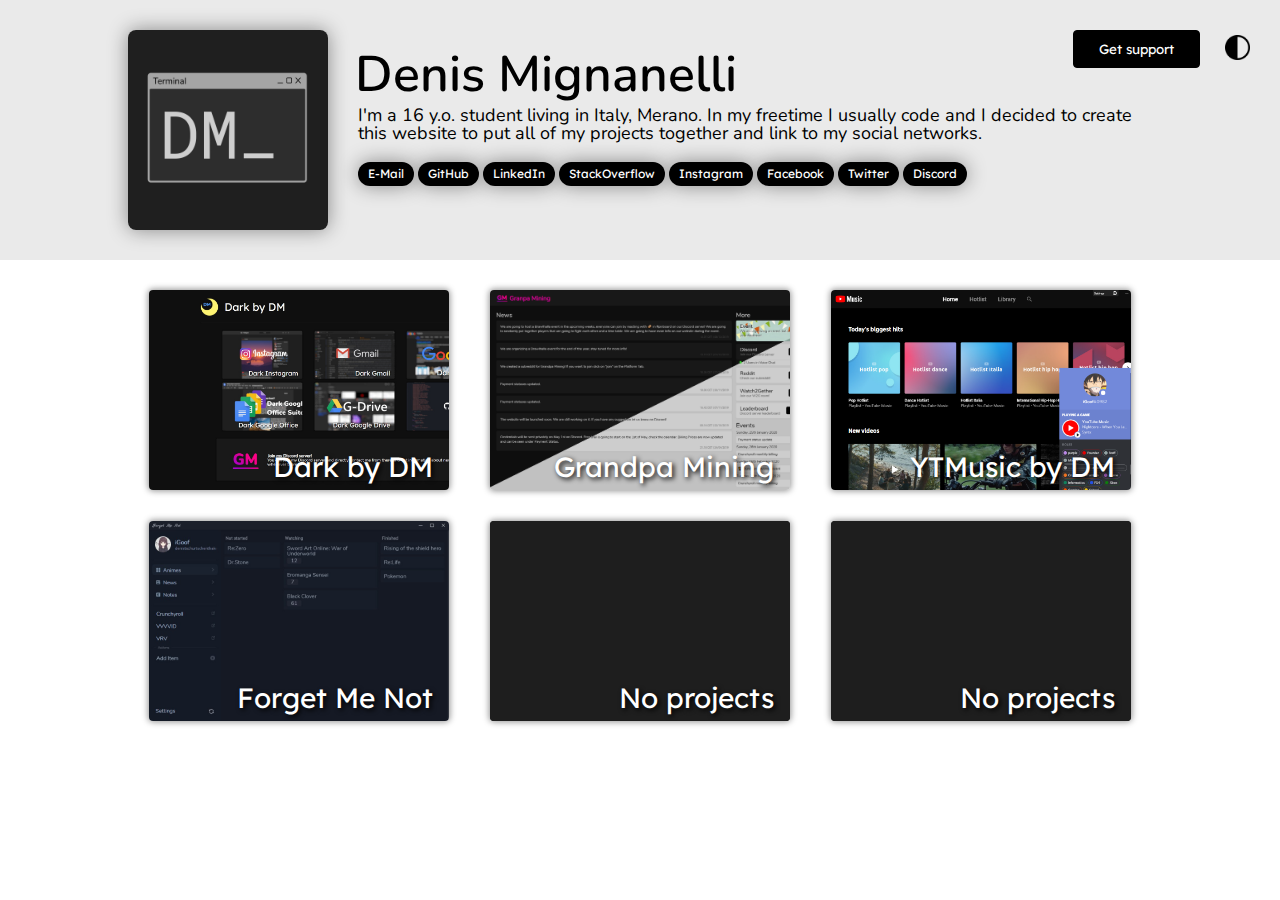
==== index.html @ c89a28c7 "split support page" ====
<!DOCTYPE html>
<html lang="en">

<head>
    <meta charset="UTF-8">
    <meta name="viewport" content="width=device-width, initial-scale=1.0">
    <meta http-equiv="X-UA-Compatible" content="ie=edge">
    <link href="https://fonts.googleapis.com/css?family=Nunito|Open+Sans&display=swap" rel="stylesheet">
    <link href="https://fonts.googleapis.com/css?family=Lexend+Deca&display=swap" rel="stylesheet">
    <link rel="stylesheet" href="reset.css">
    <link rel="stylesheet" href="style.css">
    <script src="main.js" defer></script>

    <link rel="icon" href="./files/transparent.png">
    <title>Denis Mignanelli</title>
</head>

<body>
    <div id="cb-info">
        <p>Copied to your clipboard!</p>
    </div>
    <img id="switch" src="./files/ld-switch.png" alt="light and dark mode switch">
    <button id="support">Get support</button>
    <div class="info">
        <div class="img-container">
            <img src="files/pp.jpg">
        </div>
        <div class="text-container">
            <p><span class="name">Denis Mignanelli</span><br>I'm a 16 y.o. student living in Italy, Merano. In my
                freetime I usually code and I decided
                to create this website to put all of my projects together and link to my social networks.</p>
            <div class="social">
                <p class="email">E-Mail</p>
                <a href="https://github.com/DM164" class="github">GitHub</a>
                <a href="https://www.linkedin.com/in/denis-mignanelli-bb3319185/" class="linked-in">LinkedIn</a>
                <a href="https://stackoverflow.com/users/11881188/denis-m" class="stack">StackOverflow</a>
                <a href="https://www.instagram.com/denis_mignanelli/" class="instagram">Instagram</a>
                <a href="https://www.facebook.com/denismignanelli" class="facebook">Facebook</a>
                <a href="https://twitter.com/DenisMignanelli" class="facebook">Twitter</a>
                <p class="discord">Discord</p>
            </div>
        </div>
    </div>
    <div class="projects">
        <a id="one" class="one " href="https://darkbydm.now.sh/">
            <div class="one">
                <img id="one-img" src="./files/darkbydm.jpg">
                <h1 id="one-title">Dark by DM</h1>
                <p id="one-text">CSS theme I created for popular websites, this is where it all started for me, this
                    project is where I decided and said to myself "I want to be a programmer and one day". You can still
                    download them and I still support them and update them.</p>
            </div>
        </a>
        <a id="two" class="two" href="https://grandpamining.now.sh/">
            <div class="two">
                <img id="two-img" src="./files/gm.png">
                <h1 id="two-title">Grandpa Mining</h1>
                <p id="two-text">Website for my Discord server, Community and now developer team. The website is more of
                    a dashboard with some news, events, anime releases form our Discord server, payment statuses and
                    invite links to our platforms and communities.</p>
            </div>
        </a>
        <a id="three" class="three" href="https://github.com/DM164/YouTubeMusic-by-DM">
            <div class="three">
                <img id="three-img" src="./files/tymbydm.png">
                <h1 id="three-title">YTMusic by DM</h1>
                <p id="three-text">YouTube Music app built with Electron. This is a small project I started and finished
                    to learn how to code in HTML, Javascript, CSS and use the Electron framework. The project is still
                    being supported by me and is not going to be forgotten soon.</p>
            </div>
        </a>
        <a id="four" class="four" href="">
            <div class="four">
                <img id="four-img" src="./files/fmn.jpg">
                <h1 id="four-title">Forget Me Not</h1>
                <p id="four-text">Anime reminder app, never forget what episode you were watching with Forget Me Not.
                    The app is still under developement and is not available to the public.</p>
            </div>
        </a>
        <a id="five" class="five" href="">
            <div class="five">
                <img id="five-img" src="./files/empty.jpg">
                <h1 id="five-title">No projects</h1>
                <p id="five-text">Nothing to see here at the moment, might add a project in the future :)</p>
            </div>
        </a>
        <a id="six" class="six" href="">
            <div class="six">
                <img id="six-img" src="./files/empty.jpg">
                <h1 id="six-title">No projects</h1>
                <p id="six-text">Nothing to see here at the moment, might add a project in the future :)</p>
            </div>
        </a>
    </div>
    <script>
        document.getElementById('support').addEventListener('click', () => {
            document.location.replace('./support.html')
        })
    </script>
</body>

</html>
---- style.css ----
* {
    user-select: none;
}
body, .info {
    transition: background 0.5s;
}

img#switch {
    position: absolute;
    height: 25px;
    right: 30px;
    top: 35px;
    transition-property: filter, rotate;
    transition: 0.6s;
}
img#switch:hover {
    filter: invert(16%);
    cursor: pointer;
}

.info {
    overflow: hidden;
    background: #eaeaea;
    padding: 30px 25%;
    display: grid;
}
.img-container {
    height: 200px;
    width: 200px;
    display: inline-block;
    grid-row: 1;
    border-radius: 8px;
    overflow: hidden;
    box-shadow: 0px 0px 20px 0px #0000006b;
}
.img-container img {
    height: 100%;
    width: 100%;
}
.text-container {
    grid-row: 1;
    padding: 20px 20px 20px 30px;
}
.name {
    display: inline-block;
    font-family: 'Nunito', sans-serif;
    font-size: 50px;
    font-weight: 600;
    margin: 0px 0px 6px -3px;
}
.info p {
    display: inline-block;
    font-family: 'Nunito', sans-serif;
    font-size: 18px;
}
.social {
    position: relative;
    margin: 20px 0px 0px 0px;
}
.social a, .social p {
    margin: 0px 0px 8px 0px;
    background: black;
    padding: 6px 10px;
    text-decoration: none;
    color: white;
    border-radius: 20px;
    font-family: 'Lexend Deca';
    font-size: 12px;
    box-shadow: 0px 0px 20px 0px #0000006b;
    transition: 0.3s;
    transition-property: background, width, border, box-shadow;
    display: inline-block;
}

.discord:hover {
    cursor: pointer;
    background-color: #7289DA;
}
.email:hover {
    cursor: pointer;
    background-color: #CE5042;
}
div#cb-info {
    position: absolute;
    background: #4da34c;
    /* background: #c2ae3c; */
    padding: 15px 25px;
    left: 50%;
    margin: 20px 0px 0px -114.1px;
    border-radius: 30px;
    box-shadow: 0 0 8px 0px #000000c7;
    font-family: 'Nunito';
    color: white;
    display: none;
    animation: bounce-off 0.3s forwards;
    z-index: 1;
}
@keyframes bounce-off {
    0% { transform: translateY(-100px); }
    100% { transform: translateY(0px); }
}
@keyframes bounce-off-reversed {
    0% { transform: translateY(0px); }
    100% { transform: translateY(-100px); }
}
.instagram:hover {
    background: #f09433; 
    background: -moz-linear-gradient(45deg, #f09433 0%, #e6683c 25%, #dc2743 50%, #cc2366 75%, #bc1888 100%); 
    background: -webkit-linear-gradient(45deg, #f09433 0%,#e6683c 25%,#dc2743 50%,#cc2366 75%,#bc1888 100%); 
    background: linear-gradient(45deg, #f09433 0%,#e6683c 25%,#dc2743 50%,#cc2366 75%,#bc1888 100%); 
    filter: progid:DXImageTransform.Microsoft.gradient( startColorstr='#f09433', endColorstr='#bc1888',GradientType=1 );
}
.facebook:hover {
    background: #4267B2; 
}
.twitter:hover {
    background: #1DA1F2; 
}
.linked-in:hover {
    background: #0077B5; 
}
.github:hover {
    background: #7BC96F; 
}
.stack:hover {
    background: #F48024; 
}

.projects {
    display: grid;
    padding: 30px 25%;
}
.projects div {
    width: 300px;
    height: 200px;
    display: inline-block;
    border-radius: 4px;
    overflow: hidden;
    box-shadow: 0px 0px 6px 1px #0000006b;
    position: relative;
    left: 50%;
    margin-left: -150px;
}

.projects img{
    height: 100%;
    position: relative;
    transition: filter 0.3s;
}
.projects img:hover {
    filter: blur(3px);
}
.projects h1 {
    z-index: 1;
    color: white;
    position: relative;
    top: -40px;
    float: right;
    font-size: 28px;
    font-family: 'Lexend Deca';
    margin: 0px 16px 0px 0px;
    text-shadow: 2px 2px 5px black;
    pointer-events: none;
    transition-property: top, font-size;
    transition: 0.3s;
}
.projects p {
    z-index: 1;
    color: #f1f1f1;
    position: relative;
    top: 0px;
    height: 174px;
    float: right;
    font-size: 16px;
    font-family: Nunito;
    margin: 0px 6px 0px 16px;
    text-shadow: 2px 2px 5px black;
    transition-property: top, font-size;
    transition: 0.4s;
    overflow: scroll;
}
.one {
    grid-row: 1;
}
.two {
    grid-row: 1;
}
.three {
    grid-row: 1;
}
.four{
    grid-row: 2;
    margin: 14px 0px 0px 0px;
} 
.five{
    grid-row: 2;
    margin: 14px 0px 0px 0px;
} 
.six {
    grid-row: 2;
    margin: 14px 0px 0px 0px;
}

div.five, div.six {
    background-color: #181818;
}
.projects h2 {
    z-index: 1;
    color: white;
    position: relative;
    bottom: -160px;
    float: right;
    font-size: 28px;
    font-family: 'Nunito';
    margin: 0px 16px 0px 0px;
    text-shadow: 2px 2px 8px black;
    pointer-events: none;
}

/* support */
button#support {
    position: absolute;
    top: 30px;
    right: 80px;
    padding: 10px 25px;
    background: black;
    border: 1px solid black;
    border-radius: 4px;
    color: white;
    font-family: 'Lexend Deca';
    transition: all 0.3s;
}
button#support:hover {
    background: rgb(30, 30, 30);
    border: 1px solid rgb(30, 30, 30);
    cursor: pointer;
    box-shadow: 1px 1px 10px 2px #0000004a;
}

/* support body */
.support-body {
    padding: 30px 25%;
}
form {
    font-family: 'Lexend Deca';
}
.support-body h2 {
    font-size: 40px;
    font-family: 'Nunito';
    font-weight: bold;
}
.support-body p {
    font-family: 'Nunito';
    line-height: 20px;
    color: #636363;
    font-size: 15px;
    margin: 10px 0px 10px 3px;
}
input#product {
    width: 100%;
    font-family: 'Lexend Deca';
    box-sizing: border-box;
    font-size: 14px;
    padding: 8px 0px 8px 8px;
    border: 1px solid #d8d8d8;
    background: #f5f5f5;
    outline: none;
    border-radius: 4px 4px 0px 0px;
}
textarea#more {
    width: 100%;
    font-family: 'Lexend Deca';
    box-sizing: border-box;
    font-size: 14px;
    padding: 8px 0px 8px 8px;
    border: 1px solid #d8d8d8;
    background: #f5f5f5;
    outline: none;
    border-top: 0px;
    border-radius: 0px 0px 4px 4px;
    resize: vertical;
}
#send-mail {
    padding: 10px 25px;
    background: whitesmoke;
    border: 1px solid #d8d8d8;
    border-radius: 4px;
    color: #3e3e3e;
    font-family: 'Lexend Deca';
    transition: all 0.3s;
    margin-top: 6px;
}
#send-mail:hover {
    background: rgb(223, 223, 223);
    border: 1px solid #d8d8d8;
    cursor: pointer;
}

.discord-body {
    background: whitesmoke;
    border: 1px solid #d8d8d8;
    margin: 40px 0px 0px 0px;
    padding: 20px 4% 20px 4%;
    display: grid;
    transition: background 0.3s;
    border-radius: 4px;
}
.discord-body img {
    height: 124px;
    grid-column: 1;
    margin-right: 20px;
}
.discord-body h1 {
    display: inline-block;
}
.discord-body p {
    display: inline-block;
}
.discord-content {
    grid-column: 2;
    font-family: 'Nunito';
}
.discord-body h1 {
    display: inline-block;
    font-weight: bold;
    margin: 30px 0px 0px 3px;
}
a {
    color: black;
}
.discord-body:hover {
    background-color: rgb(231, 231, 231);
}

@media screen and (max-width: 1832px){
    .info {
        padding: 30px 20%;
    }
    .projects {
        display: grid;
        padding: 30px 20%;
    }
    .support-body {
        padding: 30px 20%;
    }
}
@media screen and (max-width: 1570px){
    .info {
        padding: 30px 15%;
    }
    .projects {
        display: grid;
        padding: 30px 15%;
    }
    .support-body {
        padding: 30px 15%;
    }
}
@media screen and (max-width: 1350px){
    .info {
        padding: 30px 10%;
    }
    .projects {
        display: grid;
        padding: 30px 10%;
    }
    .support-body {
        padding: 30px 10%;
    }
}
@media screen and (max-width: 1242px){
    .projects {
        display: grid;
        padding: 30px 10%;
    }
}
@media screen and (max-width: 1182px){
    .info {
        padding: 30px 2%;
    }
    .projects {
        display: grid;
        padding: 30px 2%;
    }
    .support-body {
        padding: 30px 2%;
    }
}
@media screen and (max-width: 970px){
    .info {
        padding: 30px 2% 0px 2%;
    }
    .projects {
        display: block;
        padding: 30px 2%;
        text-align: center;
    }
    .projects div {
        width: 100%;
        height: 200px;
        display: inline-block;
        border-radius: 10px;
        overflow: hidden;
        box-shadow: 0px 0px 20px 0px #0000006b;
        position: relative;
        left: 0%;
        margin-left: 0px;
        max-width: 400px;
    }
    .projects h1 {
        top: -190px;
    }
    .projects p {
        top: -180px;
    }
    .projects img {
        position: relative;
        transition: filter 0.3s;
        width: 100%;
        filter: brightness(0.3);
    }
    .img-container {
        height: 100px;
        width: 100px;
    }
    .name {
        font-size: 20px;
    }
    .info p {
        font-size: 14px;
    }
    .social a, .social p {
        font-size: 10px;
    }
}
@media screen and (max-width: 550px){
    .img-container{
        display: none;
    }
    textarea:active, input:active {
        font-size: 100% !important;
    }
}
@media screen and (max-width: 550px){
    .text-container {
        margin: 40px 0px 0px 0px;
    }
}

::-webkit-scrollbar {
    width: 5px;
    /* height: 147px; */
}
::-webkit-scrollbar-thumb {
    background: #ffffff41 !important;
    border-radius: 10px !important;
    transition: 0.3s background ease-in-out;
}
::-webkit-scrollbar-track-piece {
    background-color: transparent !important;
    border-radius: 0 !important;
    border: none !important;
}
::-webkit-scrollbar-track-piece {
    background-color: transparent !important;
    border-radius: 0 !important;
    border: none !important;
}

/* Remove inner shadow from inputs on mobile iOS */
textarea, input[type="text"] {
    -webkit-appearance: none;
}
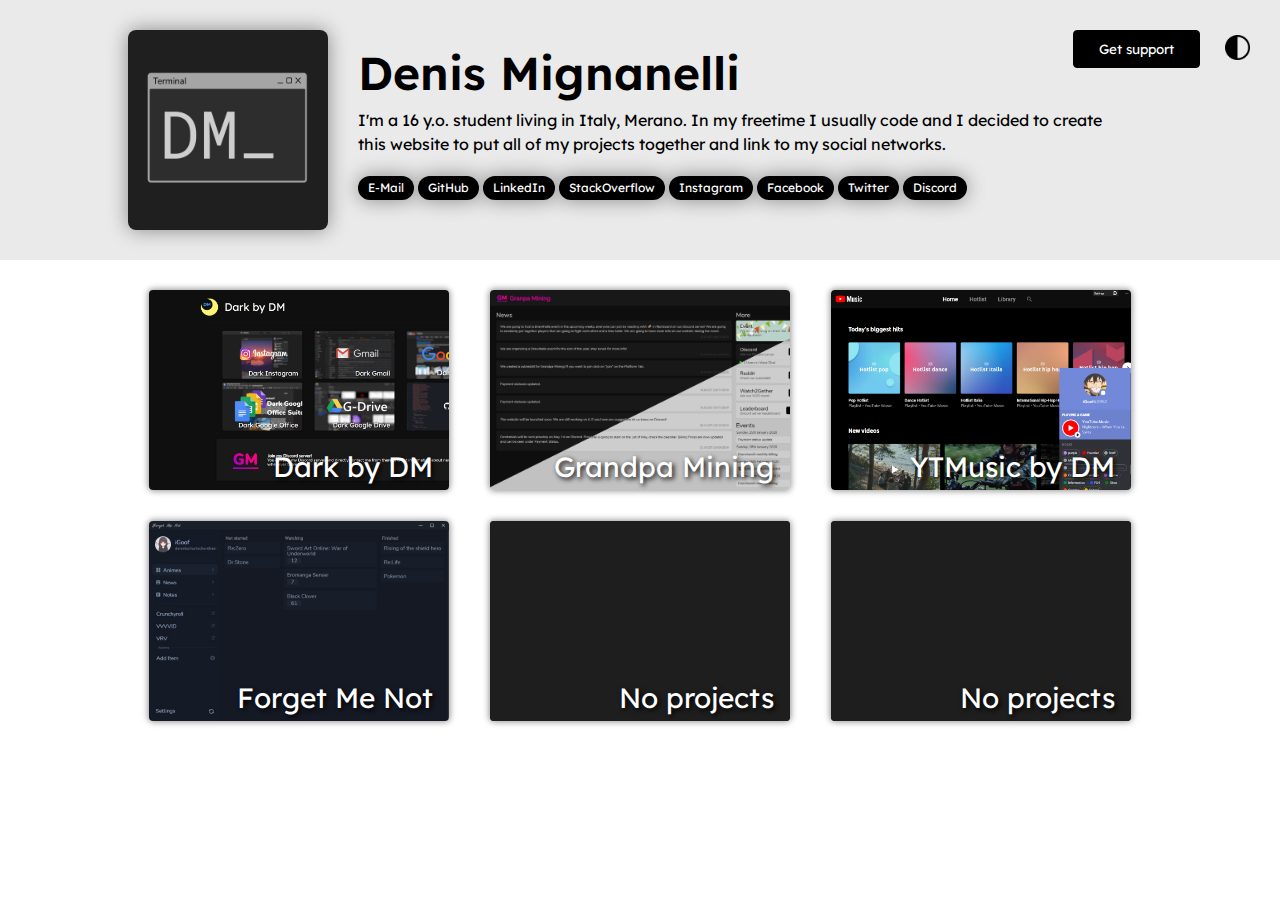
==== commit 4cf02b42: "small redesign" ====
--- a/index.html
+++ b/index.html
@@ -26,9 +26,9 @@
             <img src="files/pp.jpg">
         </div>
         <div class="text-container">
-            <p><span class="name">Denis Mignanelli</span><br>I'm a 16 y.o. student living in Italy, Merano. In my
+            <p><span class="name">Denis Mignanelli</span><br><span class="bio">I'm a 16 y.o. student living in Italy, Merano. In my
                 freetime I usually code and I decided
-                to create this website to put all of my projects together and link to my social networks.</p>
+                to create this website to put all of my projects together and link to my social networks.</p></span>
             <div class="social">
                 <p class="email">E-Mail</p>
                 <a href="https://github.com/DM164" class="github">GitHub</a>
--- a/style.css
+++ b/style.css
@@ -43,15 +43,20 @@
 }
 .name {
     display: inline-block;
-    font-family: 'Nunito', sans-serif;
-    font-size: 50px;
+    font-family: 'Lexend Deca', sans-serif;
+    font-size: 46px;
     font-weight: 600;
-    margin: 0px 0px 6px -3px;
+    margin: 0px 0px 12px 0px;
 }
 .info p {
     display: inline-block;
-    font-family: 'Nunito', sans-serif;
-    font-size: 18px;
+    font-family: 'Lexend Deca', sans-serif;
+}
+.bio {
+    display: inline-block;
+    font-family: 'Lexend Deca', sans-serif;
+    font-size: 16px;
+    line-height: 24px;
 }
 .social {
     position: relative;
@@ -171,10 +176,10 @@
     top: 0px;
     height: 174px;
     float: right;
-    font-size: 16px;
-    font-family: Nunito;
+    font-size: 14px;
+    font-family: 'Lexend Deca';
+    line-height: 19px;
     margin: 0px 6px 0px 16px;
-    text-shadow: 2px 2px 5px black;
     transition-property: top, font-size;
     transition: 0.4s;
     overflow: scroll;
@@ -250,10 +255,10 @@
     font-weight: bold;
 }
 .support-body p {
-    font-family: 'Nunito';
+    font-family: 'Lexend Deca';
     line-height: 20px;
     color: #636363;
-    font-size: 15px;
+    font-size: 14px;
     margin: 10px 0px 10px 3px;
 }
 input#product {
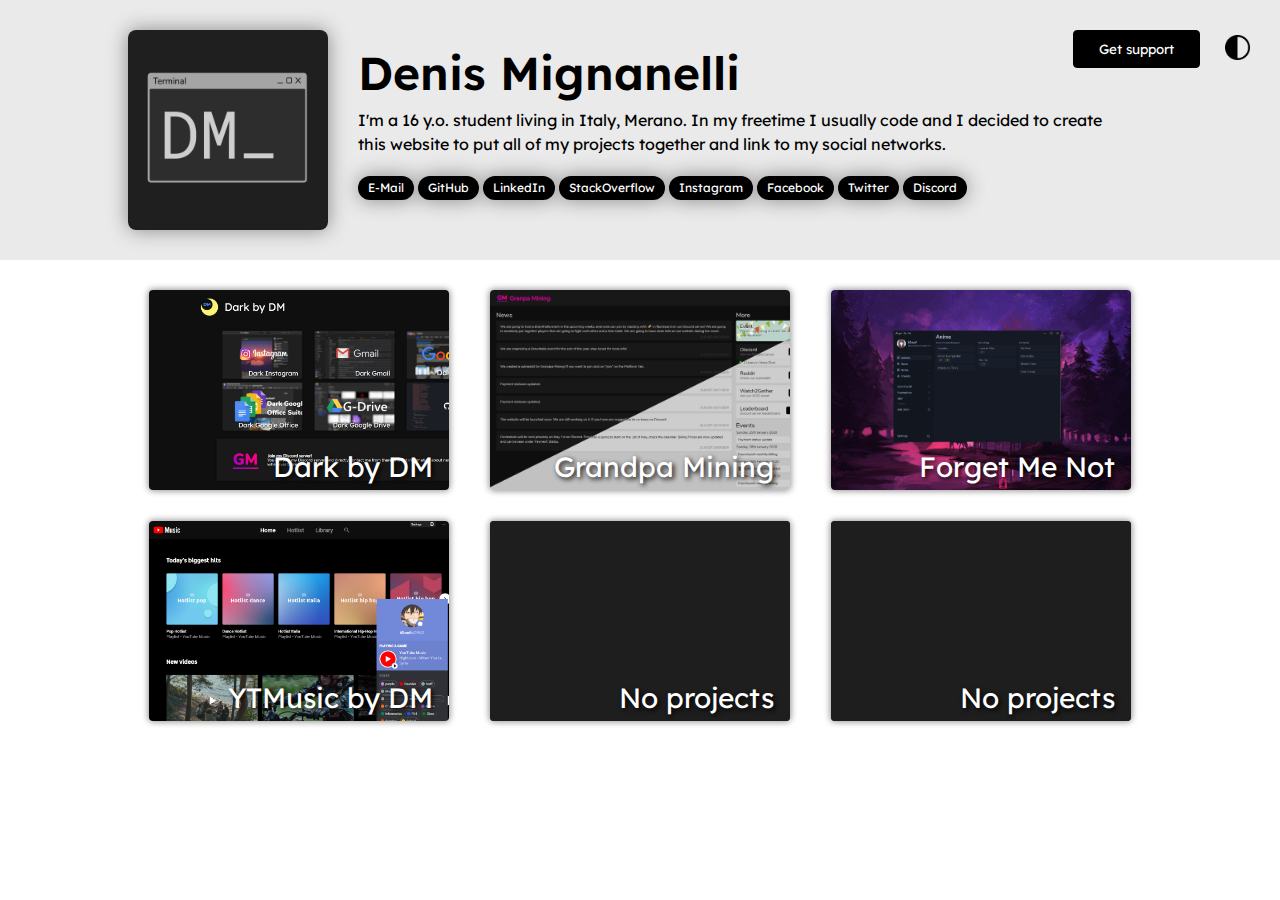
==== commit 9b52c4e5: "fmn" ====
--- a/index.html
+++ b/index.html
@@ -47,7 +47,7 @@
                 <img id="one-img" src="./files/darkbydm.jpg">
                 <h1 id="one-title">Dark by DM</h1>
                 <p id="one-text">CSS theme I created for popular websites, this is where it all started for me, this
-                    project is where I decided and said to myself "I want to be a programmer and one day". You can still
+                    project is where I decided and said to myself "I want to be a programmer one day". You can still
                     download them and I still support them and update them.</p>
             </div>
         </a>
@@ -60,21 +60,21 @@
                     invite links to our platforms and communities.</p>
             </div>
         </a>
-        <a id="three" class="three" href="https://github.com/DM164/YouTubeMusic-by-DM">
+        <a id="three" class="three" href="https://forget-me-not.app/">
             <div class="three">
-                <img id="three-img" src="./files/tymbydm.png">
-                <h1 id="three-title">YTMusic by DM</h1>
-                <p id="three-text">YouTube Music app built with Electron. This is a small project I started and finished
-                    to learn how to code in HTML, Javascript, CSS and use the Electron framework. The project is still
-                    being supported by me and is not going to be forgotten soon.</p>
+                <img id="three-img" src="./files/fmn.png">
+                <h1 id="three-title">Forget Me Not</h1>
+                <p id="three-text">Episodes reminder app, never forget what episode you were watching with Forget Me Not.
+                    The app is still under developement and is not available to the public.</p>
             </div>
         </a>
-        <a id="four" class="four" href="">
+        <a id="four" class="four" href="https://github.com/DM164/YouTubeMusic-by-DM/">
             <div class="four">
-                <img id="four-img" src="./files/fmn.jpg">
-                <h1 id="four-title">Forget Me Not</h1>
-                <p id="four-text">Anime reminder app, never forget what episode you were watching with Forget Me Not.
-                    The app is still under developement and is not available to the public.</p>
+                <img id="four-img" src="./files/tymbydm.png">
+                <h1 id="four-title">YTMusic by DM</h1>
+                <p id="four-text"> YouTube Music app built with Electron. This is a small project I started and finished
+                    to learn how to code in HTML, Javascript, CSS and use the Electron framework. The project is not
+                    being supported by me.</p>
             </div>
         </a>
         <a id="five" class="five" href="">
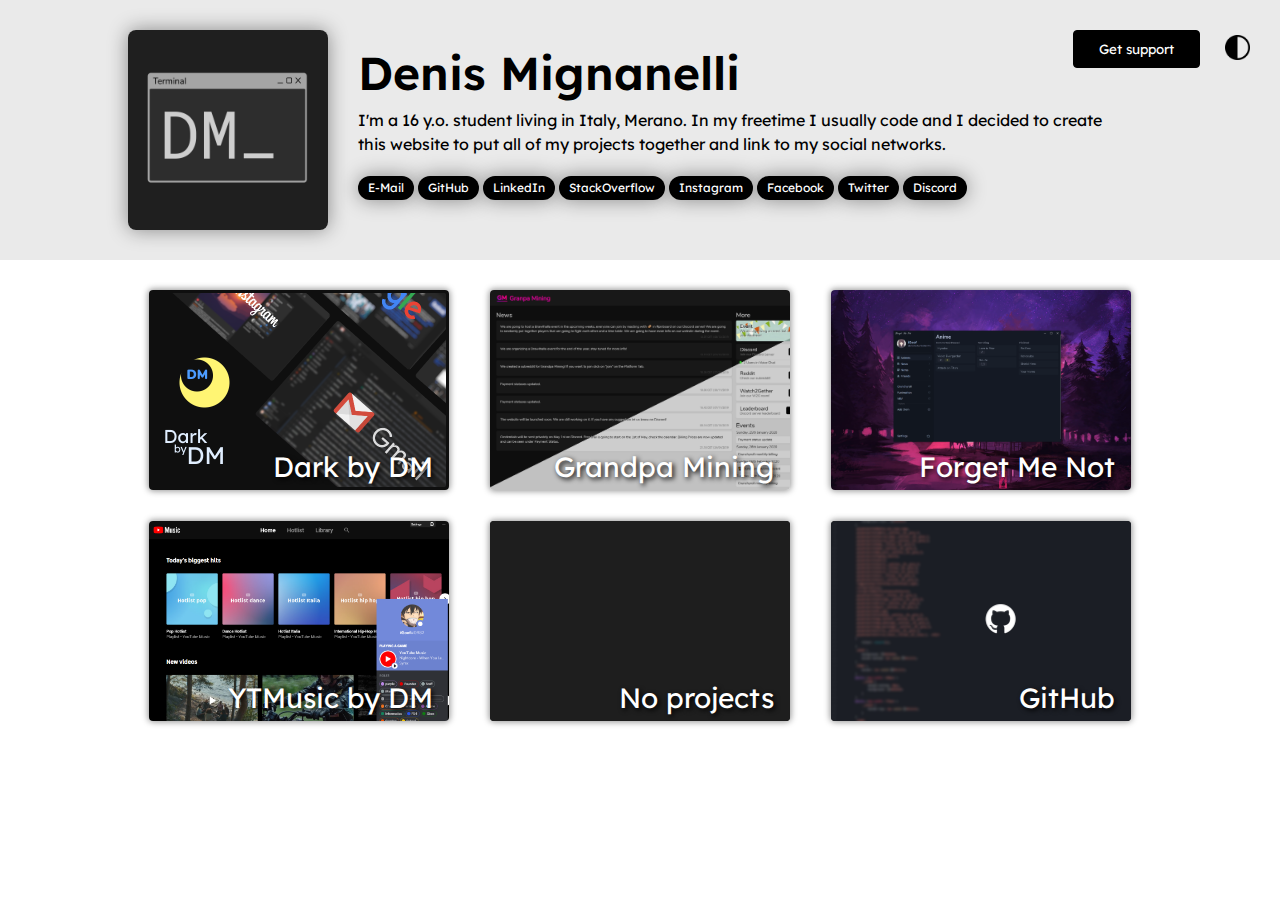
==== commit 8cdcaa7f: "redesigned thumbnail" ====
--- a/index.html
+++ b/index.html
@@ -44,7 +44,7 @@
     <div class="projects">
         <a id="one" class="one " href="https://darkbydm.now.sh/">
             <div class="one">
-                <img id="one-img" src="./files/darkbydm.jpg">
+                <img id="one-img" src="./files/darkbydm.png">
                 <h1 id="one-title">Dark by DM</h1>
                 <p id="one-text">CSS theme I created for popular websites, this is where it all started for me, this
                     project is where I decided and said to myself "I want to be a programmer one day". You can still
@@ -84,11 +84,13 @@
                 <p id="five-text">Nothing to see here at the moment, might add a project in the future :)</p>
             </div>
         </a>
-        <a id="six" class="six" href="">
+        <a id="six" class="six" href="https://github.com/DM164/Dark-by-DM">
             <div class="six">
-                <img id="six-img" src="./files/empty.jpg">
-                <h1 id="six-title">No projects</h1>
-                <p id="six-text">Nothing to see here at the moment, might add a project in the future :)</p>
+                <img id="six-img" src="./files/Github.png">
+                <h1 id="six-title">GitHub</h1>
+                <p id="six-text">
+                    <span>Wanna contribute to one of my opensource projects? <br> Take a look at my GitHub repositories!</span>
+                </p>            
             </div>
         </a>
     </div>
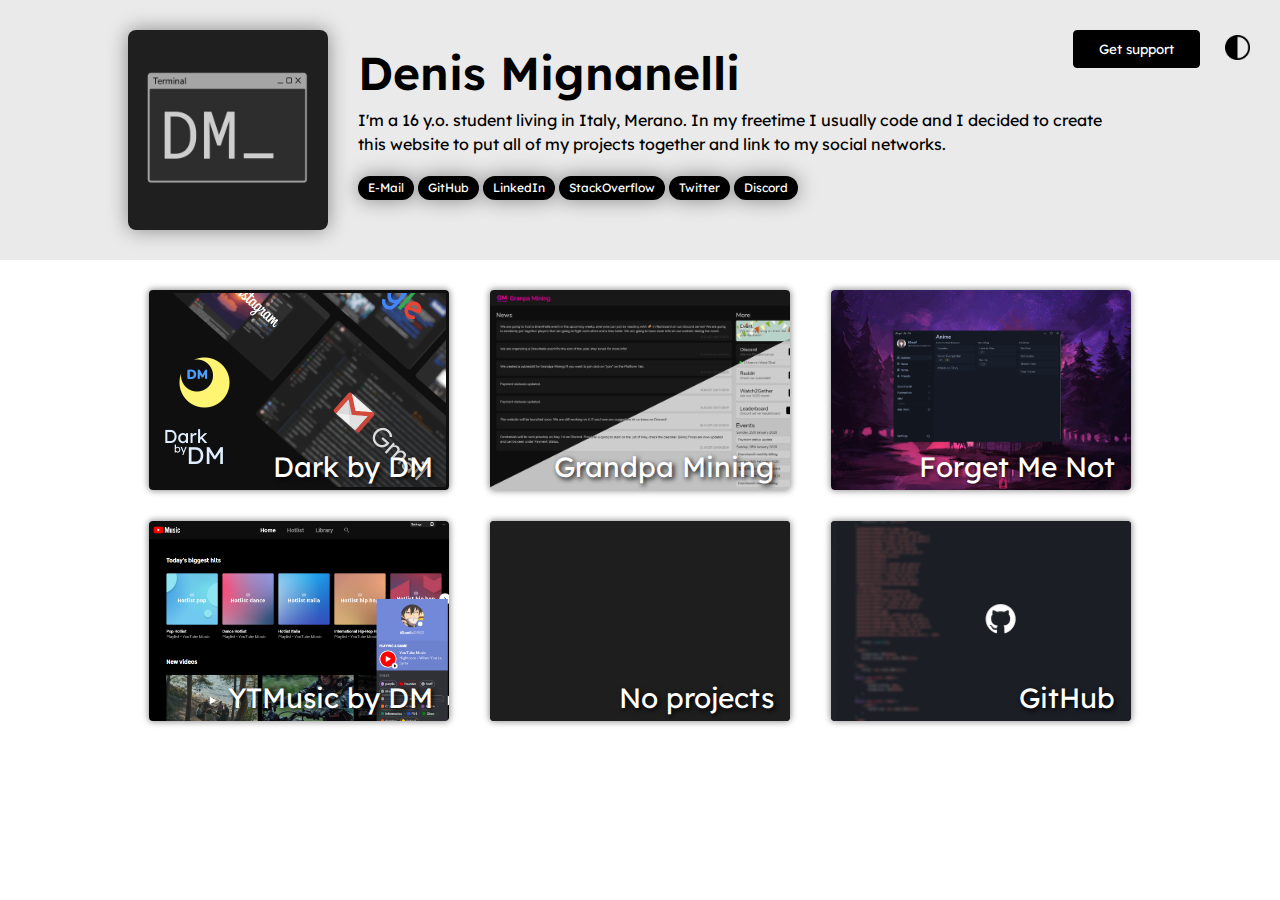
==== commit eafeef08: "Update index.html" ====
--- a/index.html
+++ b/index.html
@@ -34,8 +34,6 @@
                 <a href="https://github.com/DM164" class="github">GitHub</a>
                 <a href="https://www.linkedin.com/in/denis-mignanelli-bb3319185/" class="linked-in">LinkedIn</a>
                 <a href="https://stackoverflow.com/users/11881188/denis-m" class="stack">StackOverflow</a>
-                <a href="https://www.instagram.com/denis_mignanelli/" class="instagram">Instagram</a>
-                <a href="https://www.facebook.com/denismignanelli" class="facebook">Facebook</a>
                 <a href="https://twitter.com/DenisMignanelli" class="facebook">Twitter</a>
                 <p class="discord">Discord</p>
             </div>
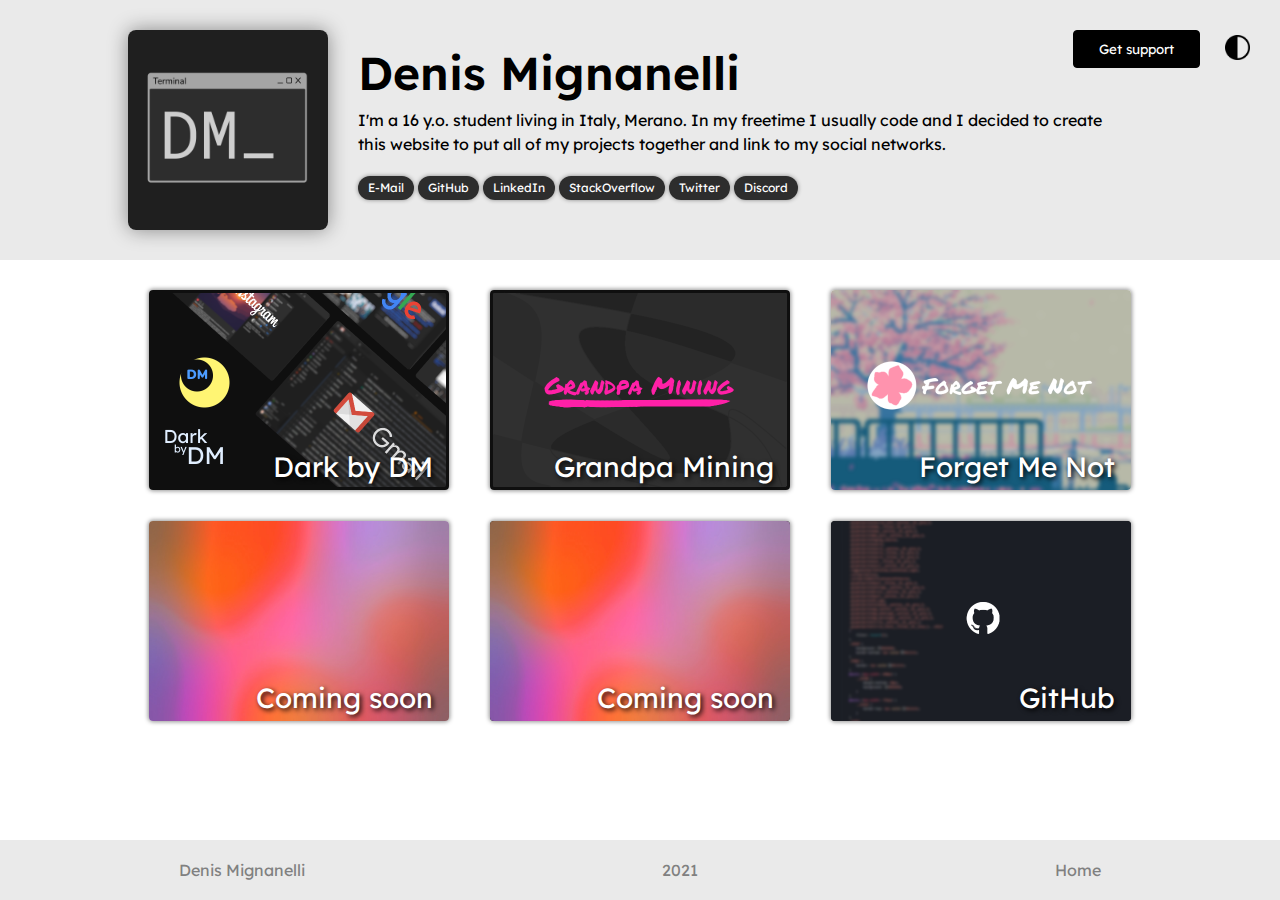
==== commit 0d91aeae: "small redesign" ====
--- a/index.html
+++ b/index.html
@@ -46,7 +46,7 @@
                 <h1 id="one-title">Dark by DM</h1>
                 <p id="one-text">CSS theme I created for popular websites, this is where it all started for me, this
                     project is where I decided and said to myself "I want to be a programmer one day". You can still
-                    download them and I still support them and update them.</p>
+                    download them and I still support and update them.</p>
             </div>
         </a>
         <a id="two" class="two" href="https://grandpamining.now.sh/">
@@ -54,7 +54,7 @@
                 <img id="two-img" src="./files/gm.png">
                 <h1 id="two-title">Grandpa Mining</h1>
                 <p id="two-text">Website for my Discord server, Community and now developer team. The website is more of
-                    a dashboard with some news, events, anime releases form our Discord server, payment statuses and
+                    a dashboard with some news, events, anime releases from our Discord server, payment statuses and
                     invite links to our platforms and communities.</p>
             </div>
         </a>
@@ -66,20 +66,18 @@
                     The app is still under developement and is not available to the public.</p>
             </div>
         </a>
-        <a id="four" class="four" href="https://github.com/DM164/YouTubeMusic-by-DM/">
+        <a id="four" class="four" href="">
             <div class="four">
-                <img id="four-img" src="./files/tymbydm.png">
-                <h1 id="four-title">YTMusic by DM</h1>
-                <p id="four-text"> YouTube Music app built with Electron. This is a small project I started and finished
-                    to learn how to code in HTML, Javascript, CSS and use the Electron framework. The project is not
-                    being supported by me.</p>
+                <img id="four-img" src="./files/empty.jpg">
+                <h1 id="four-title">Coming soon</h1>
+                <p id="four-text">More projects are coming in the near future :)</p>
             </div>
         </a>
         <a id="five" class="five" href="">
             <div class="five">
                 <img id="five-img" src="./files/empty.jpg">
-                <h1 id="five-title">No projects</h1>
-                <p id="five-text">Nothing to see here at the moment, might add a project in the future :)</p>
+                <h1 id="five-title">Coming soon</h1>
+                <p id="five-text">More projects are coming in the near future :)</p>
             </div>
         </a>
         <a id="six" class="six" href="https://github.com/DM164/Dark-by-DM">
@@ -92,6 +90,12 @@
             </div>
         </a>
     </div>
+
+    <footer>
+        <p>Denis Mignanelli</p>
+        <p>2021</p>
+        <a href="denismignanelli.now.sh"><p>Home</p></a>
+    </footer>
     <script>
         document.getElementById('support').addEventListener('click', () => {
             document.location.replace('./support.html')
--- a/style.css
+++ b/style.css
@@ -1,5 +1,8 @@
 * {
     user-select: none;
+}
+body {
+    height: 100vh;
 }
 body, .info {
     transition: background 0.5s;
@@ -64,14 +67,14 @@
 }
 .social a, .social p {
     margin: 0px 0px 8px 0px;
-    background: black;
+    background: #2d2d2d;
     padding: 6px 10px;
     text-decoration: none;
     color: white;
     border-radius: 20px;
     font-family: 'Lexend Deca';
     font-size: 12px;
-    box-shadow: 0px 0px 20px 0px #0000006b;
+    box-shadow: 0px 0px 4px 0px #0000006b;
     transition: 0.3s;
     transition-property: background, width, border, box-shadow;
     display: inline-block;
@@ -141,7 +144,7 @@
     display: inline-block;
     border-radius: 4px;
     overflow: hidden;
-    box-shadow: 0px 0px 6px 1px #0000006b;
+    box-shadow: 0px 0px 4px 1px #0000006b;
     position: relative;
     left: 50%;
     margin-left: -150px;
@@ -337,6 +340,25 @@
     background-color: rgb(231, 231, 231);
 }
 
+/* Footer */
+footer {
+    bottom: 0px;
+    width: 100%;
+    position: absolute;
+    display: grid;
+    background: #eaeaea;
+    height: 60px;
+    align-items: center;
+}
+footer a, footer p {
+    font-family: 'Lexend Deca';
+    color: #808080;
+    text-decoration: none;
+    display: inline-block;
+    grid-row: 1;
+    text-align: center;
+}
+
 @media screen and (max-width: 1832px){
     .info {
         padding: 30px 20%;
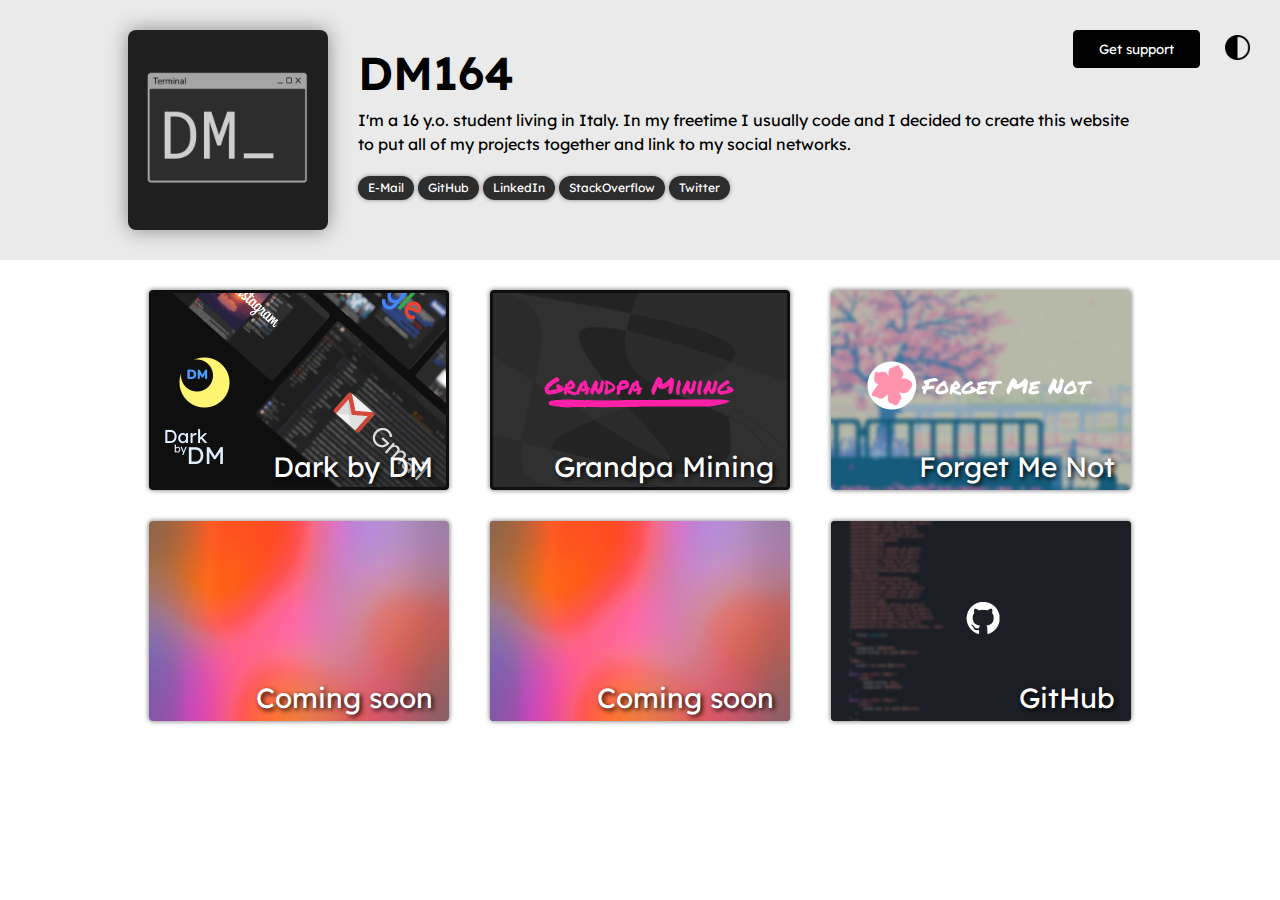
==== commit 7098ae63: "changed out stuff" ====
--- a/index.html
+++ b/index.html
@@ -12,7 +12,7 @@
     <script src="main.js" defer></script>
 
     <link rel="icon" href="./files/transparent.png">
-    <title>Denis Mignanelli</title>
+    <title>DM164</title>
 </head>
 
 <body>
@@ -26,7 +26,7 @@
             <img src="files/pp.jpg">
         </div>
         <div class="text-container">
-            <p><span class="name">Denis Mignanelli</span><br><span class="bio">I'm a 16 y.o. student living in Italy, Merano. In my
+            <p><span class="name">DM164</span><br><span class="bio">I'm a 16 y.o. student living in Italy. In my
                 freetime I usually code and I decided
                 to create this website to put all of my projects together and link to my social networks.</p></span>
             <div class="social">
@@ -35,7 +35,6 @@
                 <a href="https://www.linkedin.com/in/denis-mignanelli-bb3319185/" class="linked-in">LinkedIn</a>
                 <a href="https://stackoverflow.com/users/11881188/denis-m" class="stack">StackOverflow</a>
                 <a href="https://twitter.com/DenisMignanelli" class="facebook">Twitter</a>
-                <p class="discord">Discord</p>
             </div>
         </div>
     </div>
--- a/style.css
+++ b/style.css
@@ -349,6 +349,7 @@
     background: #eaeaea;
     height: 60px;
     align-items: center;
+    display: none;
 }
 footer a, footer p {
     font-family: 'Lexend Deca';
